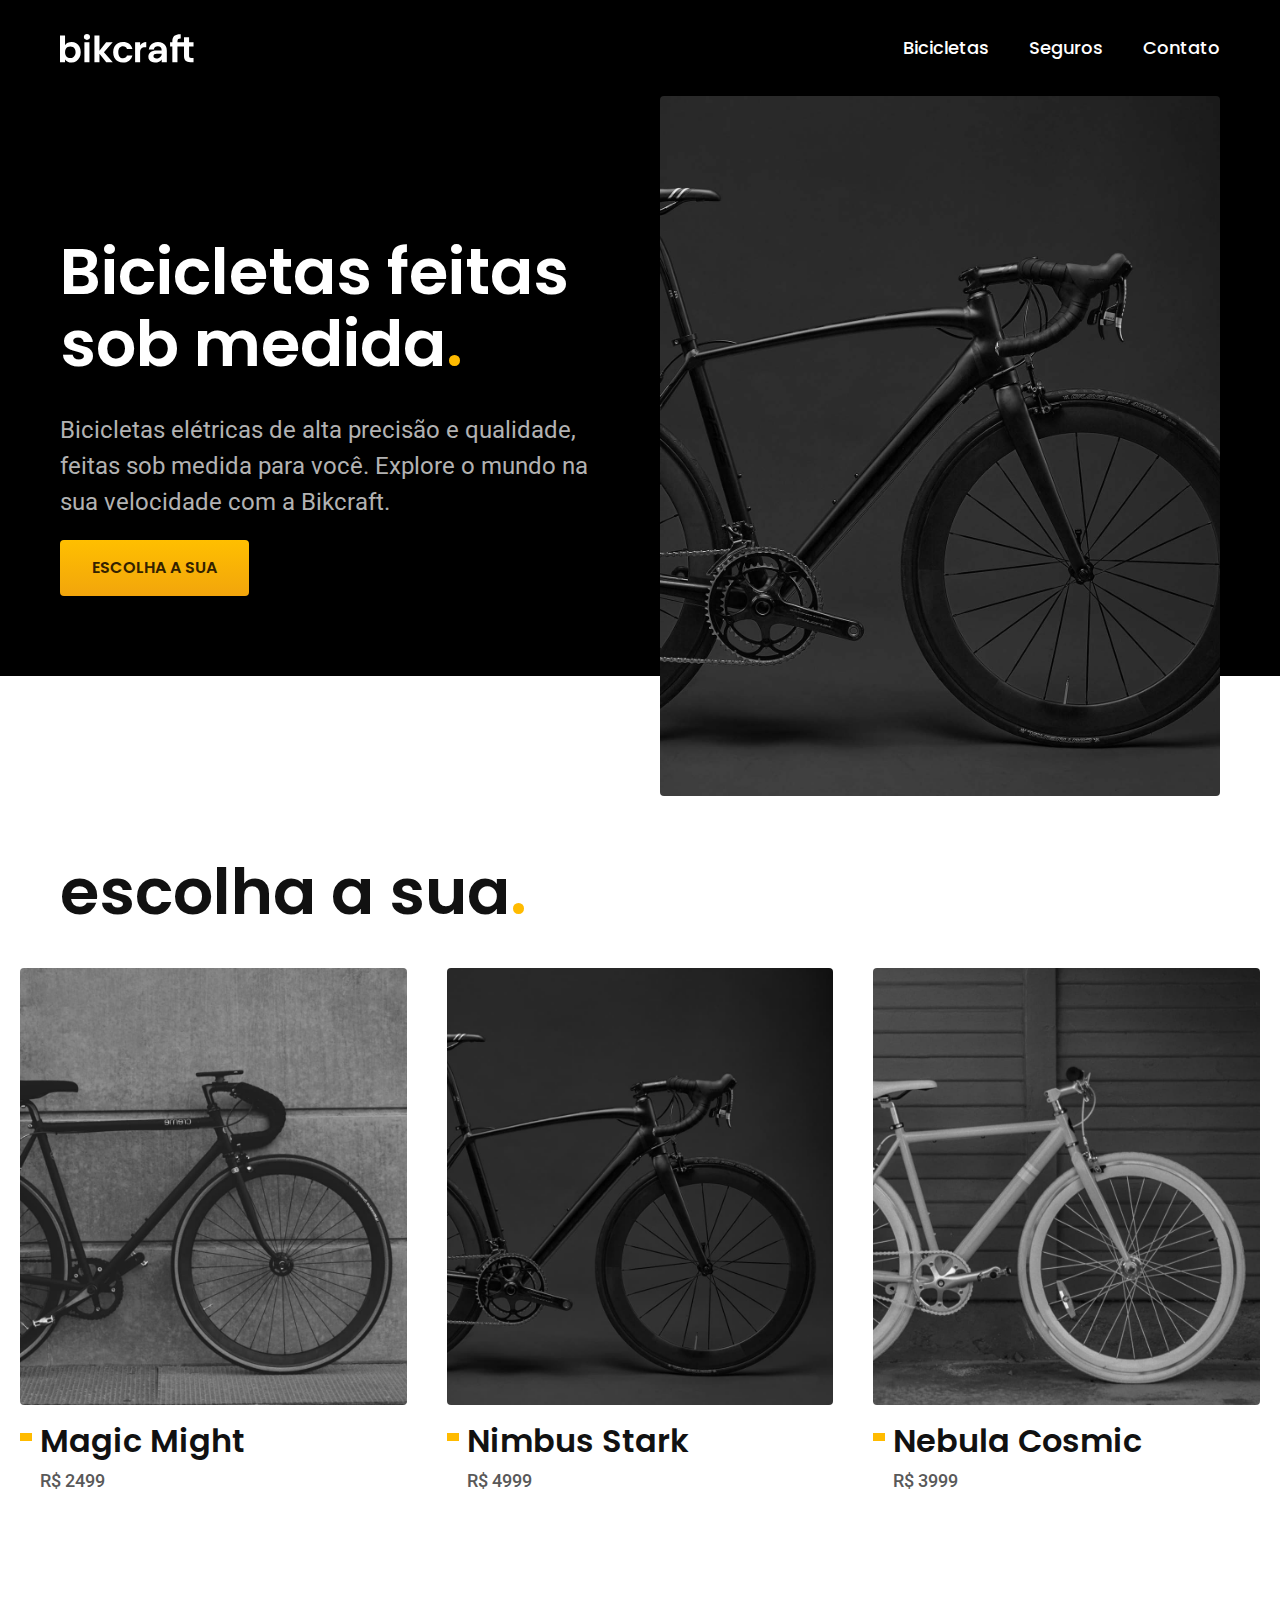
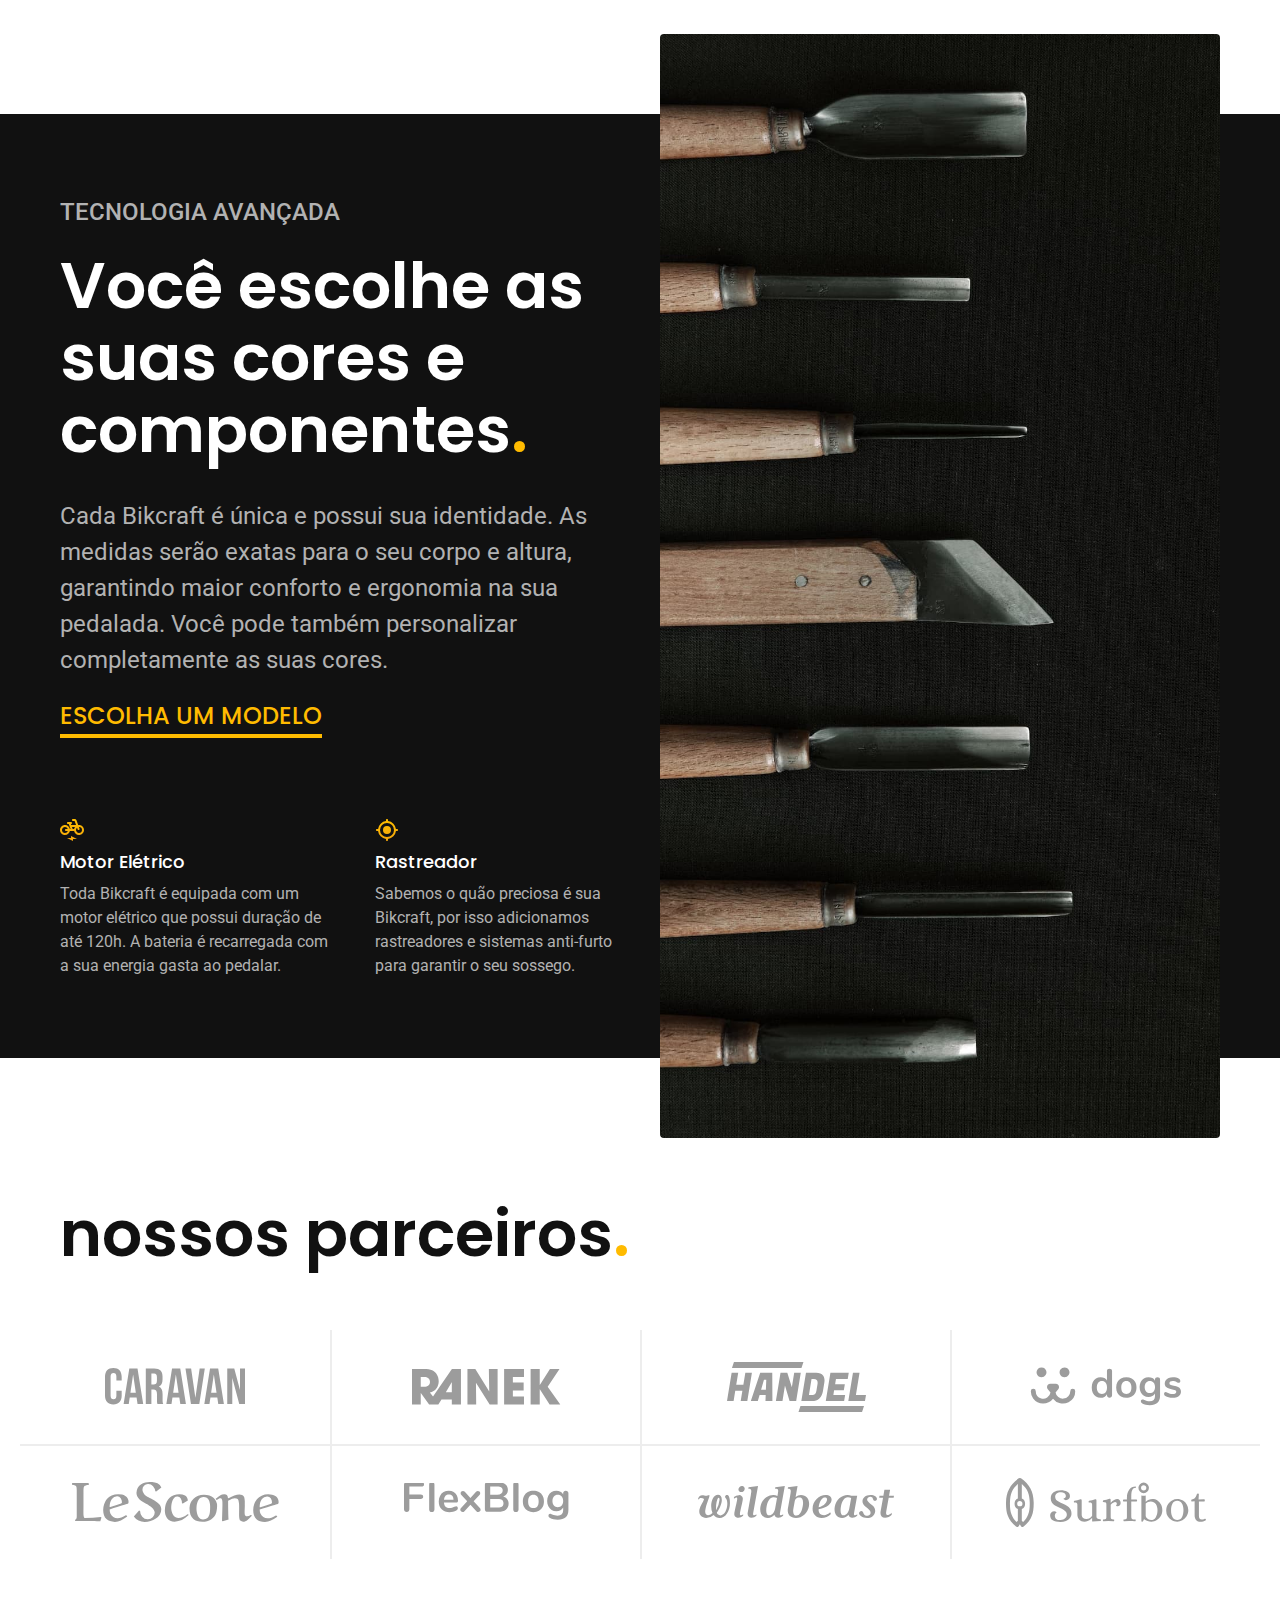
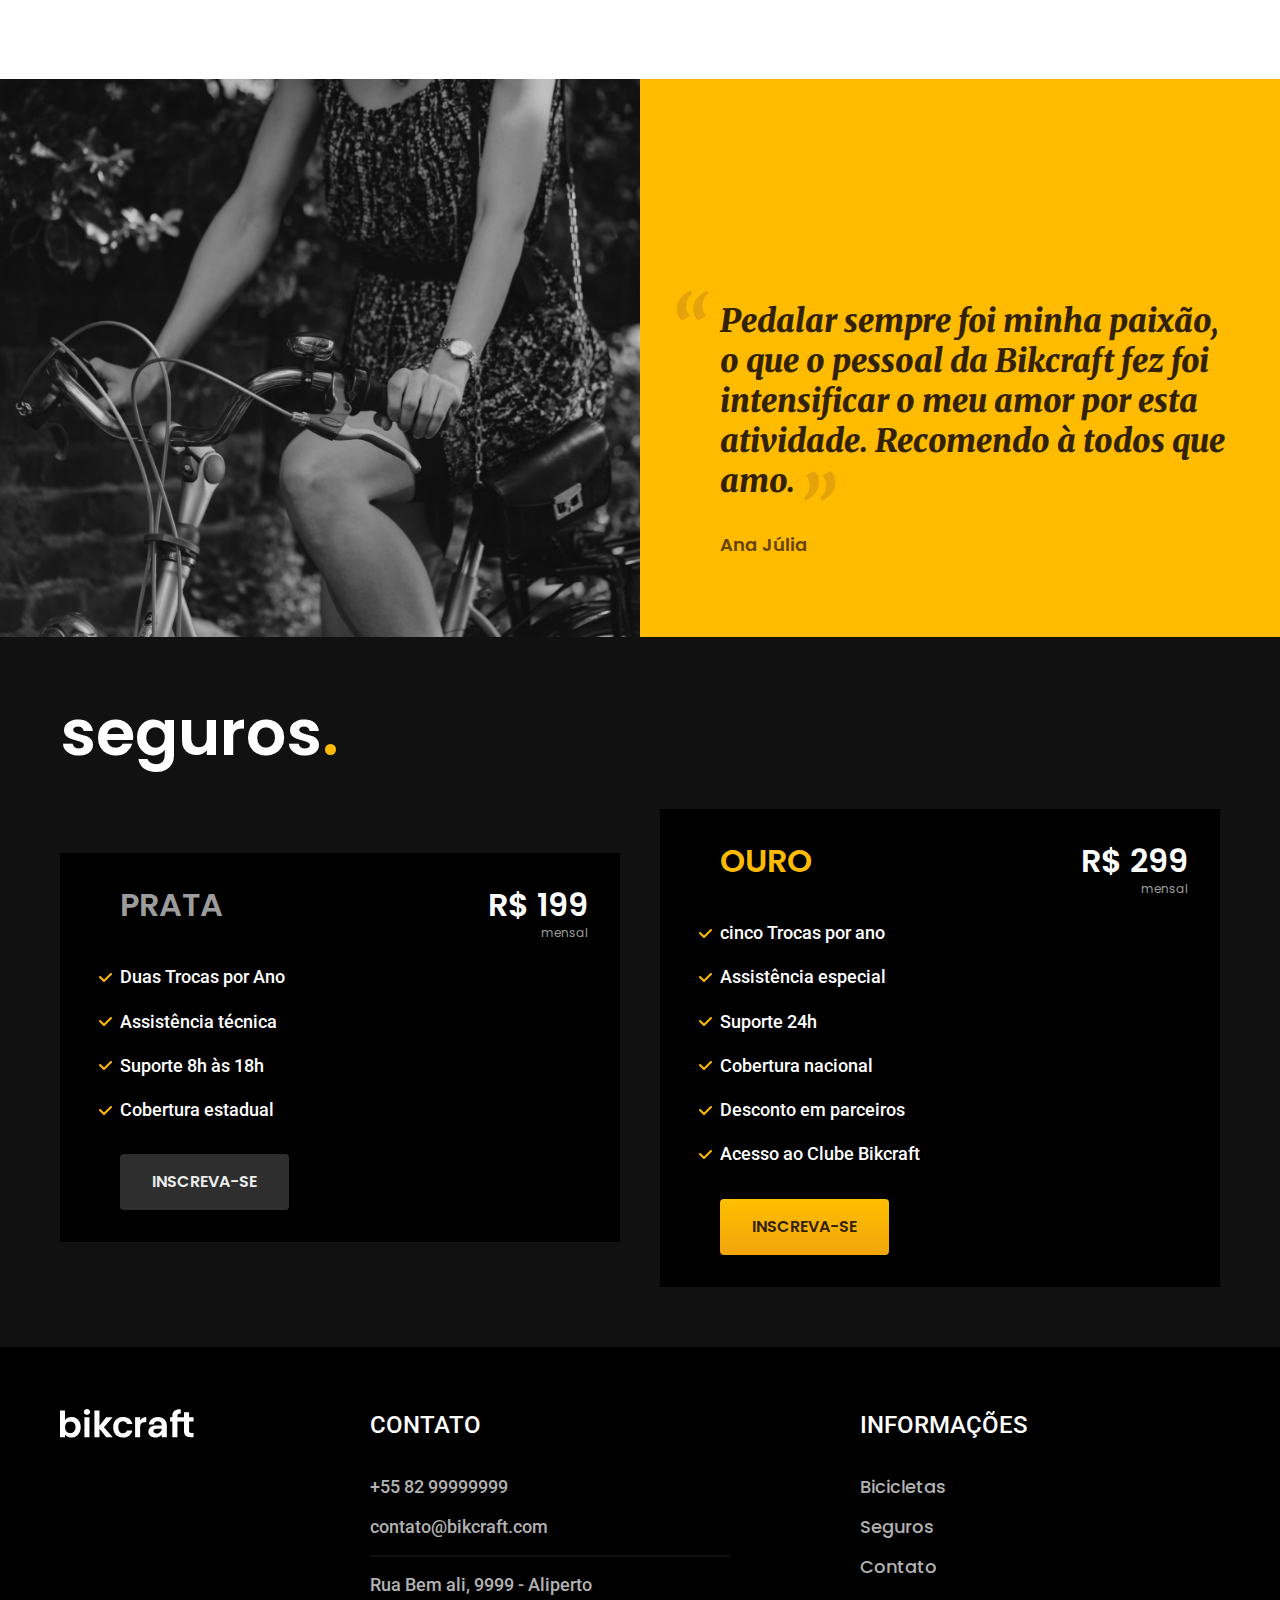
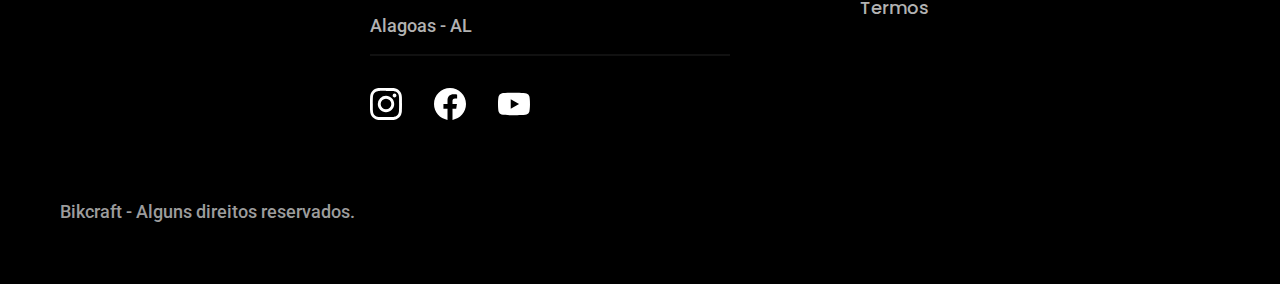
==== index.html @ 8c9a5e9e "adicionado footer" ====
<!DOCTYPE html>
<html lang="pt-br">
<head>
  <title>Bikcraft - Bicicletas Elétricas</title>
  <meta name="description" content="Bicicletas elétricas de alta precisão e velocidade, feitas sob medida para o cliente. Explore o mundo na sua velocidade com Bikcraft.">
  <meta charset="UTF-8">
  <meta name="viewport" content="width=device-width, initial-scale=1.0">
  <link rel="stylesheet" href="./css/style.css">
  <link rel="preconnect" href="https://fonts.googleapis.com">
  <link rel="preconnect" href="https://fonts.gstatic.com" crossorigin>
  <link href="https://fonts.googleapis.com/css2?family=Poppins:wght@400;600&family=Roboto:wght@400;500&display=swap" rel="stylesheet">
  <link href="https://fonts.googleapis.com/css2?family=Merriweather:ital,wght@1,900&family=Poppins:wght@400;600&family=Roboto:wght@400;500&display=swap" rel="stylesheet">
</head>
<body>
  <header class="header-bg">
    <div class="header container">
      <a href="./">
        <img src="./img/bikcraft.svg" alt="Bikcraft">
      </a>

      <nav aria-label="primaria">
      <ul class="header-menu cor-0 font-1-m">
      <li><a href="./bicicletas.html">Bicicletas</a></li>
      <li><a href="./seguros.html">Seguros</a></li>
      <li><a href="./contato.html">Contato</a></li>
    </ul>
    </nav>
  </div>
  </header>
  <main class="introducao-bg">
    <div class="introducao container">
      <div class="introducao-conteudo">
      <h1 class="font-1-xxl font-1-m cor-0">Bicicletas feitas sob medida<span class="cor-p1">.</span></h1>
      <p class="font-2-l cor-5">Bicicletas elétricas de alta precisão e qualidade, feitas sob medida para você. Explore o mundo na sua velocidade com a Bikcraft.</p>
      <a class="botao" href="./bicicletas.html">Escolha a sua</a>
      </div>  
      <div>
      <img src="./img/fotos/introducao.jpg" alt="Bicicleta Elétrica preta">
      </div>
    </div>
  </main>

  <article class="bicicletas-lista">
  <h2 class="font-1-xxl container">escolha a sua<span class="cor-p1">.</span></h2>
  <ul>
    <li>
      <a href="./bicicletas/magic.html">
      <img src="./img/bicicletas/magic-home.jpg" alt="Bicicleta Preta">
      <h3 class="font-1-xl">Magic Might</h3>
      <span class="font-2-m cor-8">R$ 2499</span>
      </a>
    </li>
    <li>
      <a href="./bicicletas/nimbus.html">
      <img src="./img/bicicletas/nimbus-home.jpg" alt="Bicicleta Preta">
      <h3 class="font-1-xl">Nimbus Stark</h3>
      <span class="font-2-m cor-8">R$ 4999</span>
      </a>
    </li>
    <li>
      <a href="./bicicletas/nebula.html">
      <img src="./img/bicicletas/nebula-home.jpg" alt="Bicicleta Preta">
      <h3 class="font-1-xl">Nebula Cosmic</h3>
      <span class="font-2-m cor-8">R$ 3999</span>
      </a>
    </li>
  </ul>
  </article>

  <article class="tecnologia-bg">
    <div class="tecnologia container">
      <div class="tecnologia-conteudo">
      <span class="font-2-l-b cor-5">Tecnologia Avançada</span>
      <h2 class="font-1-xxl cor-0">Você escolhe as suas cores e componentes<span class="cor-p1">.</span></h2>
      <p class="font-2-l cor-5">Cada Bikcraft é única e possui sua identidade. As medidas serão exatas para o seu corpo e altura, garantindo maior conforto e ergonomia na sua pedalada. Você pode também personalizar completamente as suas cores.</p>
      <a class="link" href="./bicicletas.html">Escolha um modelo</a>
      <div class="tecnologia-vantagens">
      <div>
        <img src="./img/icones/eletrica.svg" alt="">
        <h3 class="font-1-m cor-0">Motor Elétrico</h3>
        <p class="font-2-s cor-5">Toda Bikcraft é equipada com um motor elétrico que possui duração de até 120h. A bateria é recarregada com a sua energia gasta ao pedalar.</p>
      </div>
      <div>
        <img src="./img/icones/rastreador.svg" alt="">
        <h3 class="font-1-m cor-0">Rastreador</h3>
        <p class="font-2-s cor-5">Sabemos o quão preciosa é sua Bikcraft, por isso adicionamos rastreadores e sistemas anti-furto para garantir o seu sossego.</p>
      </div>
    </div>
    </div>
      <div class="tecnologia-imagem">
        <img src="./img/fotos/tecnologia.jpg" alt="">
      </div>
      </div>
  </article>
  <section class="parceiros" aria-label="Nossos Parceiros">
    <h2 class="font-1-xxl container">nossos parceiros<span class="cor-p1">.</span></h2>
    <ul>
      <li><img src="./img/parceiros/caravan.svg" alt="caravan"></li>
      <li><img src="./img/parceiros/ranek.svg" alt="ranek"></li>
      <li><img src="./img/parceiros/handel.svg" alt="handel"></li>
      <li><img src="./img/parceiros/dogs.svg" alt="dogs"></li>
      <li><img src="./img/parceiros/lescone.svg" alt="lescone"></li>
      <li><img src="./img/parceiros/flexblog.svg" alt="flexblog"></li>
      <li><img src="./img/parceiros/wildbeast.svg" alt="wildbeast"></li>
      <li><img src="./img/parceiros/surfbot.svg" alt="surfbot"></li>
    </ul>
  </section>
  <section class="depoimento" aria-label="depoimento">
    <div>
      <img src="./img/fotos/depoimento.jpg" alt="Pessoa pedalando uma bicicleta Bikcraft">
    </div>
    <div class="depoimento-conteudo">
      <blockquote class="font-1-xl cor-p5">
        <p>Pedalar sempre foi minha paixão, o que o pessoal da Bikcraft fez foi intensificar o meu amor por esta atividade. Recomendo à todos que amo.</p>
      </blockquote>
      <span class="font-1-m-b cor-p4">Ana Júlia</span>
    </div>
  </section>
  <article class="seguros-bg">
    <div class="seguros container">
      <h2 class="font-1-xxl cor-0">seguros<span class="cor-p1">.</span></h2>
      <div class="seguros-item">
        <h3 class="font-1-xl cor-6">PRATA</h3>
        <span class="font-1-xl cor-0">R$ 199 <span class="font-1-xs cor-6">mensal</span></span>
        <ul class="font-2-m cor-0">
          <li>Duas Trocas por Ano</li>
          <li>Assistência técnica</li>
          <li>Suporte 8h às 18h</li>
          <li>Cobertura estadual</li>
        </ul>
        <a class="botao secundario" href="./orcamento.html">Inscreva-se</a>
      </div>
      <div class="seguros-item">
        <h3 class="font-1-xl cor-p1">OURO</h3>
        <span class="font-1-xl cor-0">R$ 299 <span class="font-1-xs cor-6">mensal</span></span>
        <ul class="font-2-m cor-0">
          <li>cinco Trocas por ano</li>
          <li>Assistência especial</li>
          <li>Suporte 24h</li>
          <li>Cobertura nacional</li>
          <li>Desconto em parceiros</li>
          <li>Acesso ao Clube Bikcraft</li>
        </ul>
        <a class="botao" href="./orcamento.html">Inscreva-se</a>
      </div>
    </div>
  </article>
  <footer class="footer-bg">
    <div class="footer container">
      <img src="./img/bikcraft.svg" alt="Bikcraft">
      <div class="footer-contato">
        <h3 class="font-2-l-b cor-0">Contato</h3>
        <ul class="font-2-m cor-5">
          <li><a href="tel:+558299999999">+55 82 99999999</a></li>
          <li><a href="mailto:contato@bikcraft.com">contato@bikcraft.com</a></li>
          <li>Rua Bem ali, 9999 - Aliperto</li>
          <li>Alagoas - AL</li>
        </ul>
        <div class="footer-redes">
          <a href="./">
            <img src="./img/redes/instagram.svg" alt="Instargam">
          </a>
          <a href="./">
            <img src="./img/redes/facebook.svg" alt="Facebook">
          </a>
          <a href="./">
            <img src="./img/redes/youtube.svg" alt="Youtube">
          </a>
        </div>
      </div>
      <div class="footer-informacoes">
        <h3 class="font-2-l-b cor-0">Informações</h3>
        <nav>
          <ul class="font-1-m cor-5">
            <li><a href="./bicicletas.html">Bicicletas</a></li>
            <li><a href="./seguros.html">Seguros</a></li>
            <li><a href="./contato.html">Contato</a></li>
            <li><a href="./termos.html">Termos</a></li>
          </ul>
        </nav>
      </div>
      <p class="font-2-m cor-6 footer-copy">Bikcraft - Alguns direitos reservados.</p>
    </div>
  </footer>
</body>
</html>
---- css/style.css ----
@import "./global/global.css";
@import "./global/header.css";
@import "./global/footer.css";


/* Utilidades */
@import "./utilidades/componentes.css";
@import "./utilidades/cores.css";
@import "./utilidades/tipografia.css";

/* Home */
@import "./home/introducao.css";
@import "./home/tecnologia.css";
@import "./home/parceiros.css";
@import "./home/depoimento.css";
/* Bicicletas */
@import "./bicicletas/bicicletas-lista.css";
/* Seguros */
@import "./seguros/seguros.css";
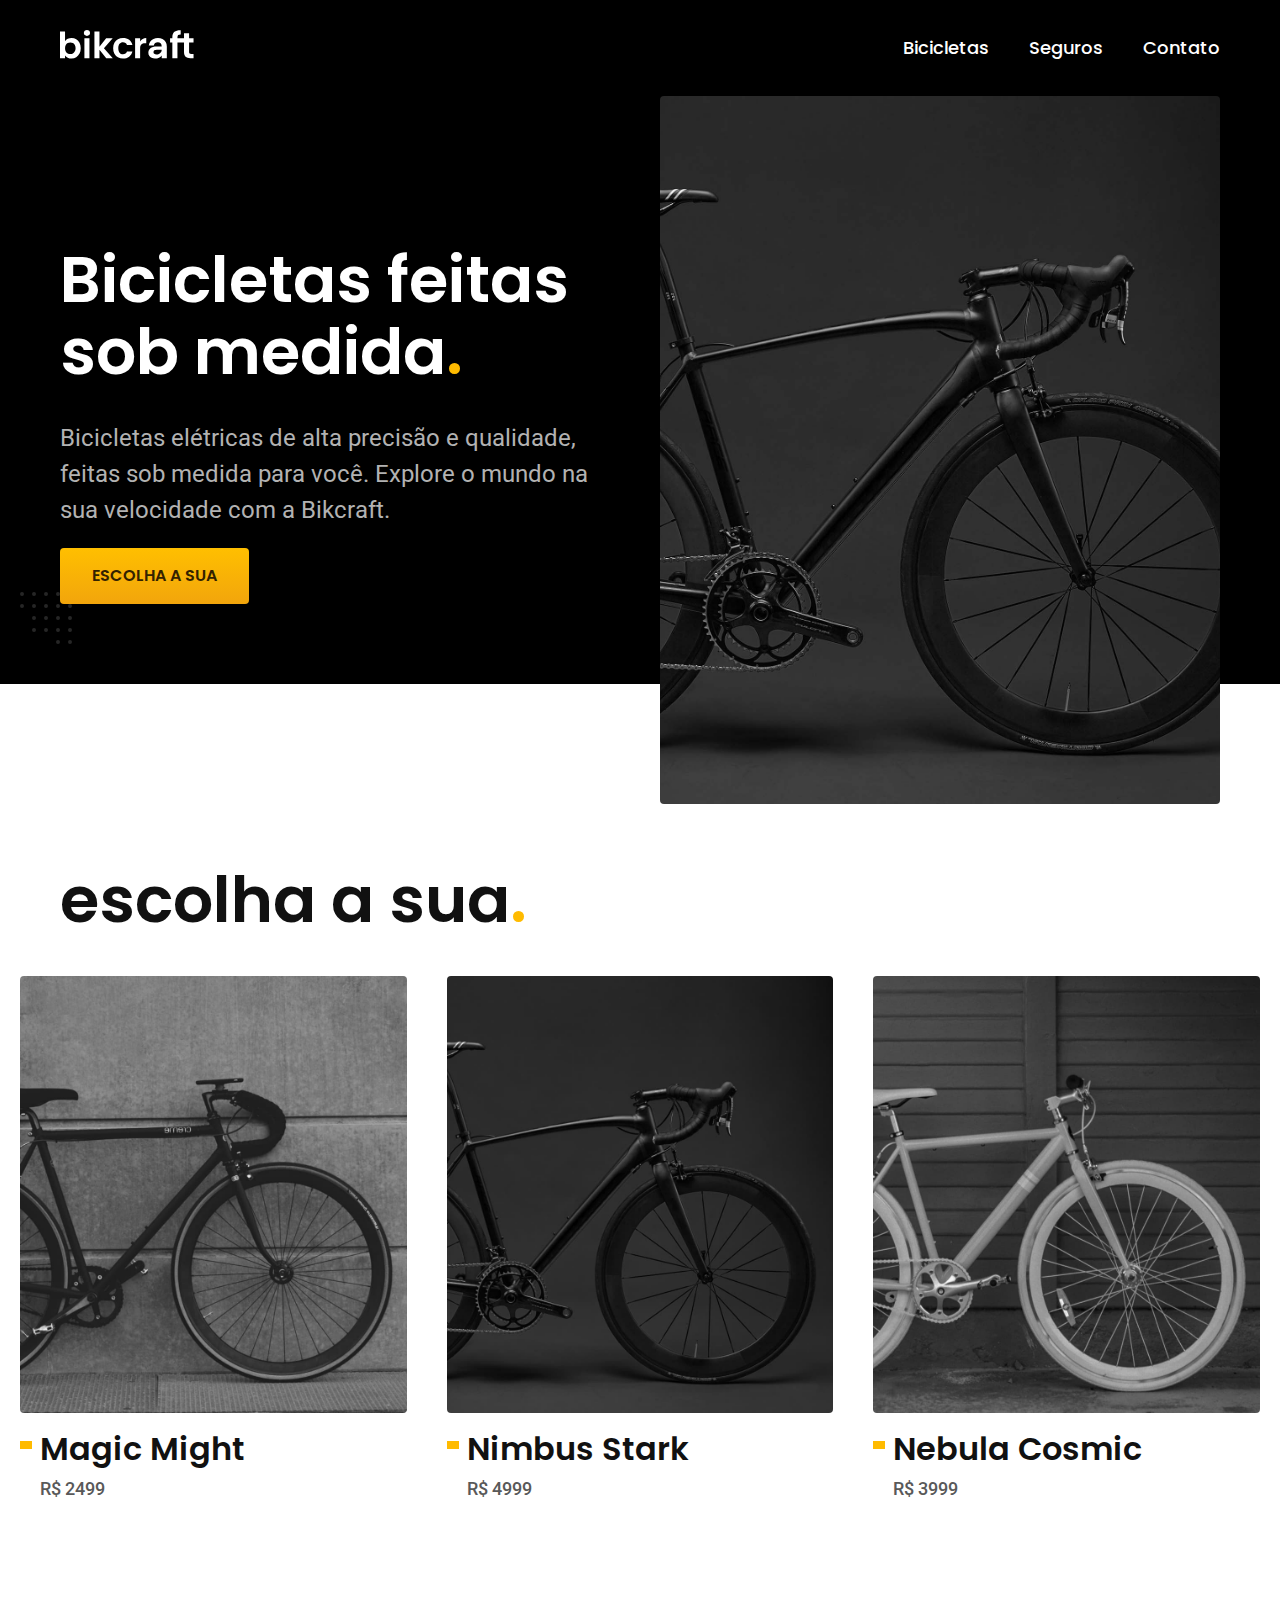
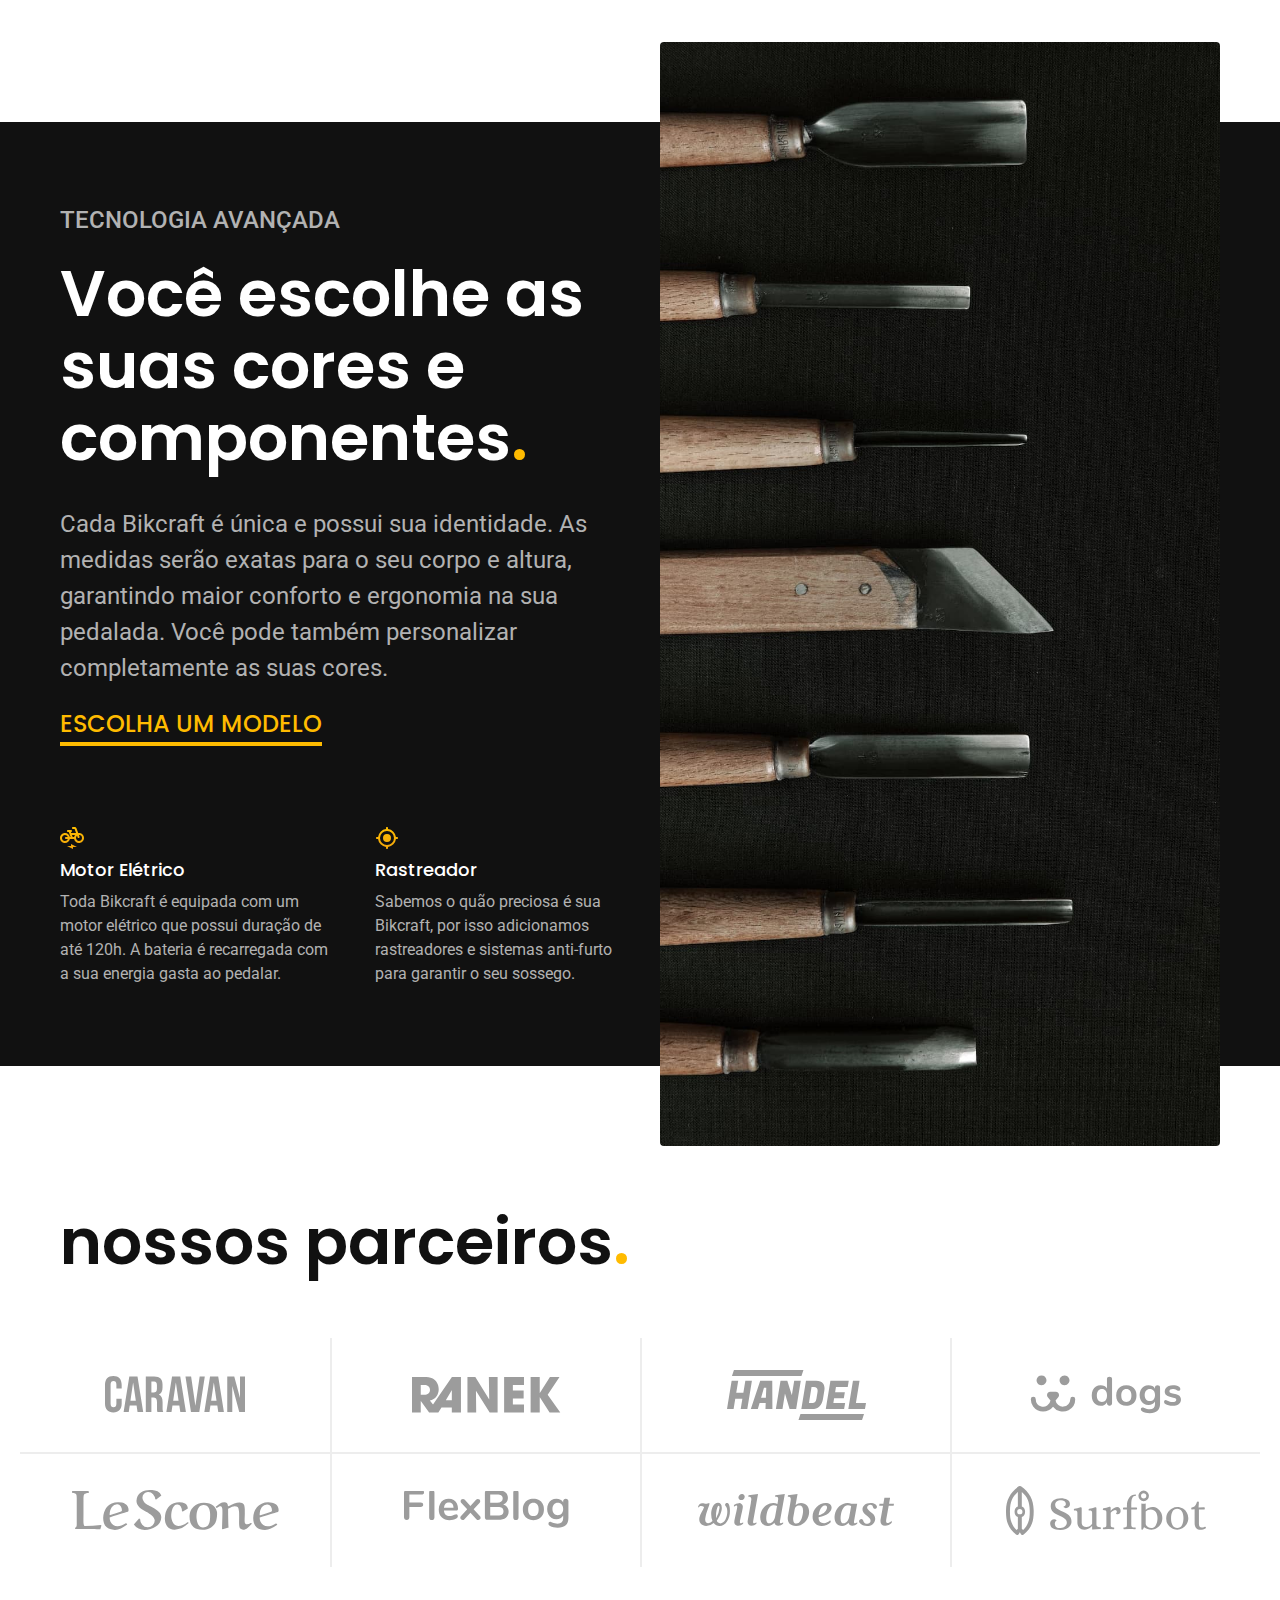
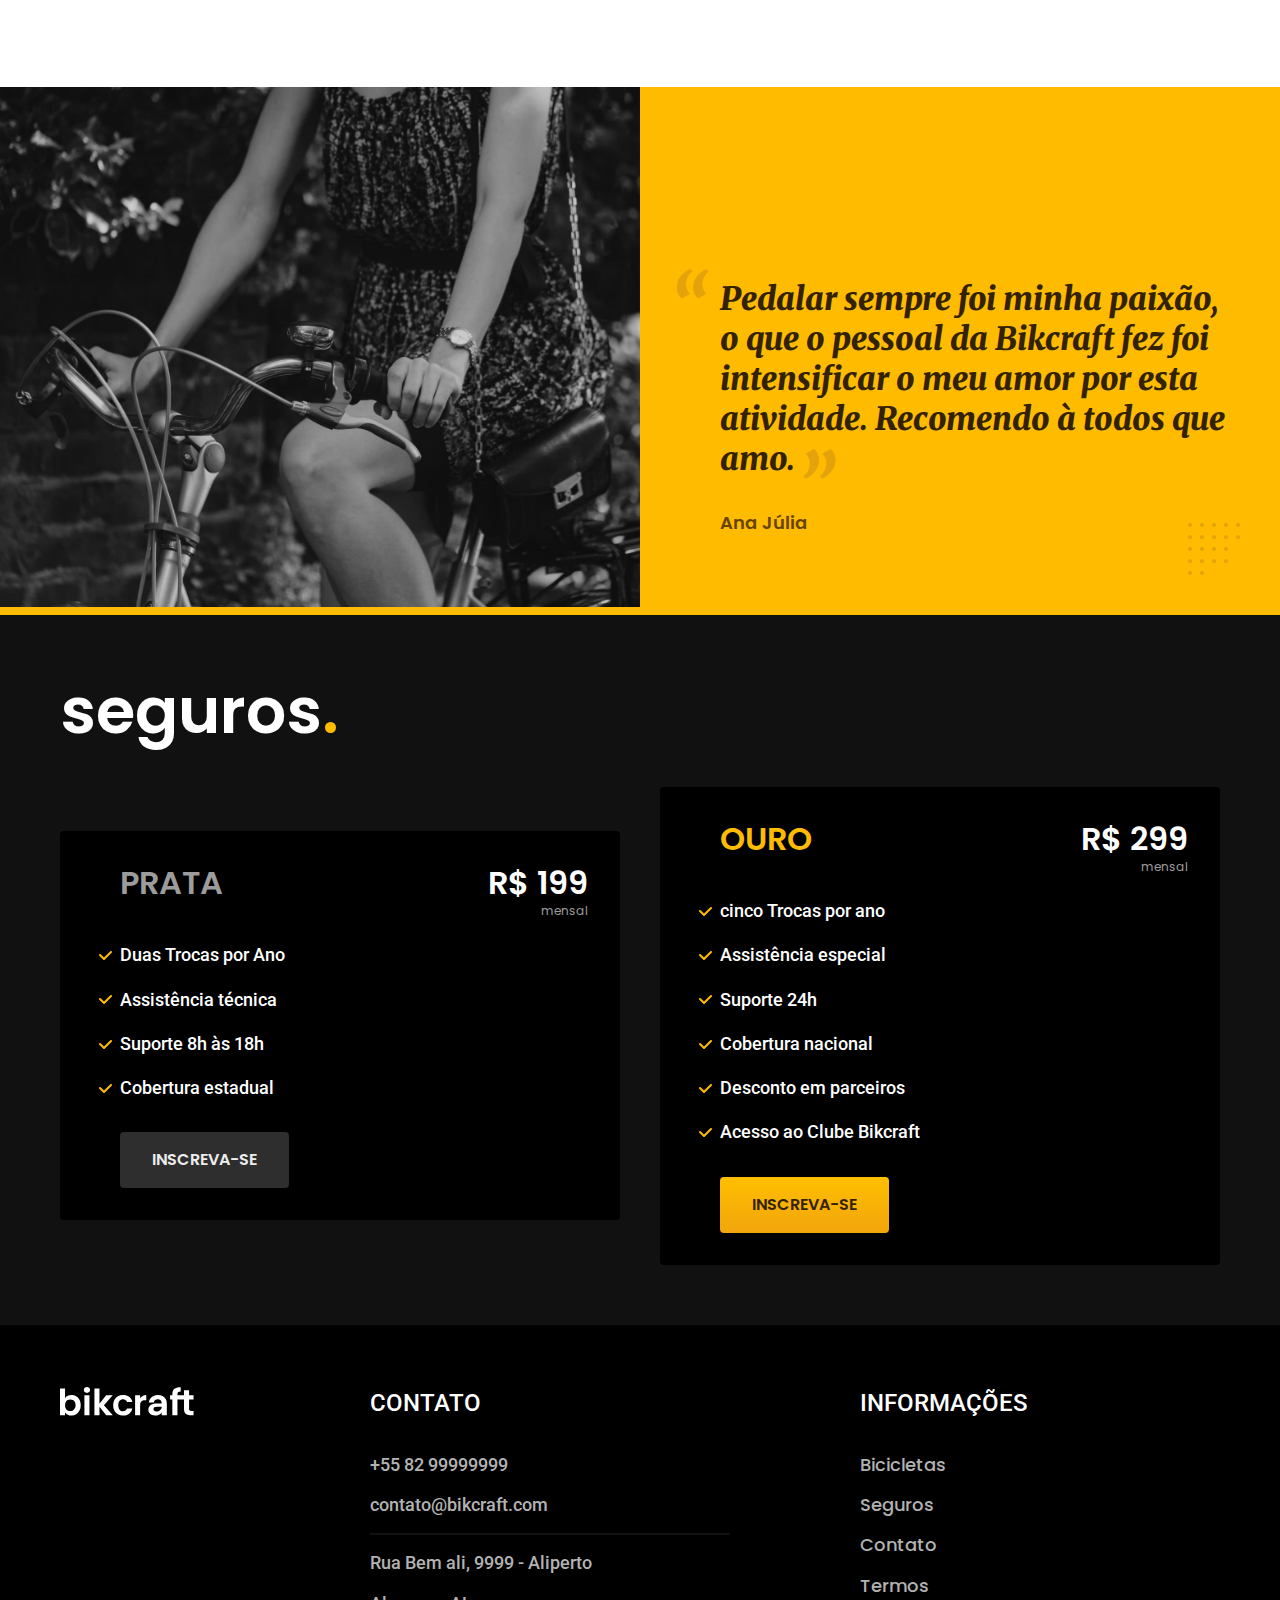
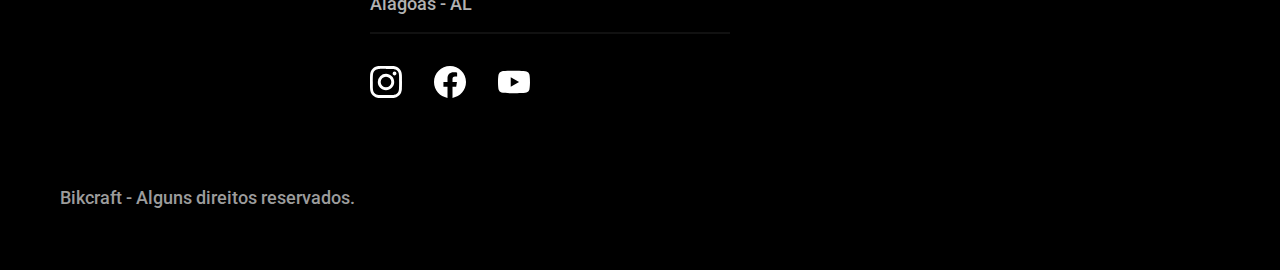
==== commit b40006ef: "otimizado site" ====
--- a/index.html
+++ b/index.html
@@ -5,6 +5,7 @@
   <meta name="description" content="Bicicletas elétricas de alta precisão e velocidade, feitas sob medida para o cliente. Explore o mundo na sua velocidade com Bikcraft.">
   <meta charset="UTF-8">
   <meta name="viewport" content="width=device-width, initial-scale=1.0">
+  <link rel="preload" href="./css/style.css" as="style">
   <link rel="stylesheet" href="./css/style.css">
   <link rel="preconnect" href="https://fonts.googleapis.com">
   <link rel="preconnect" href="https://fonts.gstatic.com" crossorigin>
@@ -15,7 +16,7 @@
   <header class="header-bg">
     <div class="header container">
       <a href="./">
-        <img src="./img/bikcraft.svg" alt="Bikcraft">
+        <img src="./img/bikcraft.svg" width="136" height="32" alt="Bikcraft">
       </a>
 
       <nav aria-label="primaria">
@@ -34,9 +35,10 @@
       <p class="font-2-l cor-5">Bicicletas elétricas de alta precisão e qualidade, feitas sob medida para você. Explore o mundo na sua velocidade com a Bikcraft.</p>
       <a class="botao" href="./bicicletas.html">Escolha a sua</a>
       </div>  
-      <div>
-      <img src="./img/fotos/introducao.jpg" alt="Bicicleta Elétrica preta">
-      </div>
+      <picture>
+        <source media="(max-width:800px)" srcset="./img/bicicletas/nimbus.jpg">
+        <img src="./img/fotos/introducao.jpg" width="1280" height="1600" alt="Bicicleta Elétrica preta">
+      </picture>
     </div>
   </main>
 
@@ -45,21 +47,21 @@
   <ul>
     <li>
       <a href="./bicicletas/magic.html">
-      <img src="./img/bicicletas/magic-home.jpg" alt="Bicicleta Preta">
+      <img src="./img/bicicletas/magic-home.jpg" width="920" height="1040" alt="Bicicleta Preta">
       <h3 class="font-1-xl">Magic Might</h3>
       <span class="font-2-m cor-8">R$ 2499</span>
       </a>
     </li>
     <li>
       <a href="./bicicletas/nimbus.html">
-      <img src="./img/bicicletas/nimbus-home.jpg" alt="Bicicleta Preta">
+      <img src="./img/bicicletas/nimbus-home.jpg" width="920" height="1040" alt="Bicicleta Preta">
       <h3 class="font-1-xl">Nimbus Stark</h3>
       <span class="font-2-m cor-8">R$ 4999</span>
       </a>
     </li>
     <li>
       <a href="./bicicletas/nebula.html">
-      <img src="./img/bicicletas/nebula-home.jpg" alt="Bicicleta Preta">
+      <img src="./img/bicicletas/nebula-home.jpg" width="920" height="1040" alt="Bicicleta Preta">
       <h3 class="font-1-xl">Nebula Cosmic</h3>
       <span class="font-2-m cor-8">R$ 3999</span>
       </a>
@@ -76,38 +78,38 @@
       <a class="link" href="./bicicletas.html">Escolha um modelo</a>
       <div class="tecnologia-vantagens">
       <div>
-        <img src="./img/icones/eletrica.svg" alt="">
+        <img src="./img/icones/eletrica.svg" width="24" height="24" alt="">
         <h3 class="font-1-m cor-0">Motor Elétrico</h3>
         <p class="font-2-s cor-5">Toda Bikcraft é equipada com um motor elétrico que possui duração de até 120h. A bateria é recarregada com a sua energia gasta ao pedalar.</p>
       </div>
       <div>
-        <img src="./img/icones/rastreador.svg" alt="">
+        <img src="./img/icones/rastreador.svg" width="24" height="24" alt="">
         <h3 class="font-1-m cor-0">Rastreador</h3>
         <p class="font-2-s cor-5">Sabemos o quão preciosa é sua Bikcraft, por isso adicionamos rastreadores e sistemas anti-furto para garantir o seu sossego.</p>
       </div>
     </div>
     </div>
       <div class="tecnologia-imagem">
-        <img src="./img/fotos/tecnologia.jpg" alt="">
+        <img src="./img/fotos/tecnologia.jpg" width="1200" height="1920" alt="">
       </div>
       </div>
   </article>
   <section class="parceiros" aria-label="Nossos Parceiros">
     <h2 class="font-1-xxl container">nossos parceiros<span class="cor-p1">.</span></h2>
     <ul>
-      <li><img src="./img/parceiros/caravan.svg" alt="caravan"></li>
-      <li><img src="./img/parceiros/ranek.svg" alt="ranek"></li>
-      <li><img src="./img/parceiros/handel.svg" alt="handel"></li>
-      <li><img src="./img/parceiros/dogs.svg" alt="dogs"></li>
-      <li><img src="./img/parceiros/lescone.svg" alt="lescone"></li>
-      <li><img src="./img/parceiros/flexblog.svg" alt="flexblog"></li>
-      <li><img src="./img/parceiros/wildbeast.svg" alt="wildbeast"></li>
-      <li><img src="./img/parceiros/surfbot.svg" alt="surfbot"></li>
+      <li><img src="./img/parceiros/caravan.svg" width="140" height="38" alt="caravan"></li>
+      <li><img src="./img/parceiros/ranek.svg" width="149" height="36" alt="ranek"></li>
+      <li><img src="./img/parceiros/handel.svg" width="139" height="50" alt="handel"></li>
+      <li><img src="./img/parceiros/dogs.svg" width="152" height="39" alt="dogs"></li>
+      <li><img src="./img/parceiros/lescone.svg" width="208" height="41" alt="lescone"></li>
+      <li><img src="./img/parceiros/flexblog.svg" width="165" height="38" alt="flexblog"></li>
+      <li><img src="./img/parceiros/wildbeast.svg" width="196" height="34" alt="wildbeast"></li>
+      <li><img src="./img/parceiros/surfbot.svg" width="200" height="49" alt="surfbot"></li>
     </ul>
   </section>
   <section class="depoimento" aria-label="depoimento">
     <div>
-      <img src="./img/fotos/depoimento.jpg" alt="Pessoa pedalando uma bicicleta Bikcraft">
+      <img src="./img/fotos/depoimento.jpg" width="1560" height="1360" alt="Pessoa pedalando uma bicicleta Bikcraft">
     </div>
     <div class="depoimento-conteudo">
       <blockquote class="font-1-xl cor-p5">
@@ -147,7 +149,7 @@
   </article>
   <footer class="footer-bg">
     <div class="footer container">
-      <img src="./img/bikcraft.svg" alt="Bikcraft">
+      <img src="./img/bikcraft.svg" width="136" height="32" alt="Bikcraft">
       <div class="footer-contato">
         <h3 class="font-2-l-b cor-0">Contato</h3>
         <ul class="font-2-m cor-5">
@@ -158,13 +160,13 @@
         </ul>
         <div class="footer-redes">
           <a href="./">
-            <img src="./img/redes/instagram.svg" alt="Instargam">
+            <img src="./img/redes/instagram.svg" width="32" height="32" alt="Instagram">
           </a>
           <a href="./">
-            <img src="./img/redes/facebook.svg" alt="Facebook">
+            <img src="./img/redes/facebook.svg" width="32" height="32" alt="Facebook">
           </a>
           <a href="./">
-            <img src="./img/redes/youtube.svg" alt="Youtube">
+            <img src="./img/redes/youtube.svg" width="32" height="32" alt="Youtube">
           </a>
         </div>
       </div>
--- a/css/style.css
+++ b/css/style.css
@@ -5,6 +5,7 @@
 
 /* Utilidades */
 @import "./utilidades/componentes.css";
+@import "./utilidades/formulario.css";
 @import "./utilidades/cores.css";
 @import "./utilidades/tipografia.css";
 
@@ -13,8 +14,24 @@
 @import "./home/tecnologia.css";
 @import "./home/parceiros.css";
 @import "./home/depoimento.css";
+/* Orçamento */
+@import "./orcamento/orcamento.css";
 /* Bicicletas */
 @import "./bicicletas/bicicletas-lista.css";
+@import "./bicicletas/bicicletas.css";
+/* Bicicleta */
+@import "./bicicleta/bicicleta.css";
+@import "./bicicleta/seguro.css";
 /* Seguros */
+@import "./seguros/perguntas.css";
 @import "./seguros/seguros.css";
+@import "./seguros/vantagens.css";
 
+/* Contato */
+@import "./contato/contato.css";
+@import "./contato/lojas.css";
+
+
+/* Termos */
+@import "./termos/termos.css";
+
--- a/css/style.css
+++ b/css/style.css
@@ -5,6 +5,7 @@
 
 /* Utilidades */
 @import "./utilidades/componentes.css";
+@import "./utilidades/formulario.css";
 @import "./utilidades/cores.css";
 @import "./utilidades/tipografia.css";
 
@@ -13,8 +14,24 @@
 @import "./home/tecnologia.css";
 @import "./home/parceiros.css";
 @import "./home/depoimento.css";
+/* Orçamento */
+@import "./orcamento/orcamento.css";
 /* Bicicletas */
 @import "./bicicletas/bicicletas-lista.css";
+@import "./bicicletas/bicicletas.css";
+/* Bicicleta */
+@import "./bicicleta/bicicleta.css";
+@import "./bicicleta/seguro.css";
 /* Seguros */
+@import "./seguros/perguntas.css";
 @import "./seguros/seguros.css";
+@import "./seguros/vantagens.css";
 
+/* Contato */
+@import "./contato/contato.css";
+@import "./contato/lojas.css";
+
+
+/* Termos */
+@import "./termos/termos.css";
+
